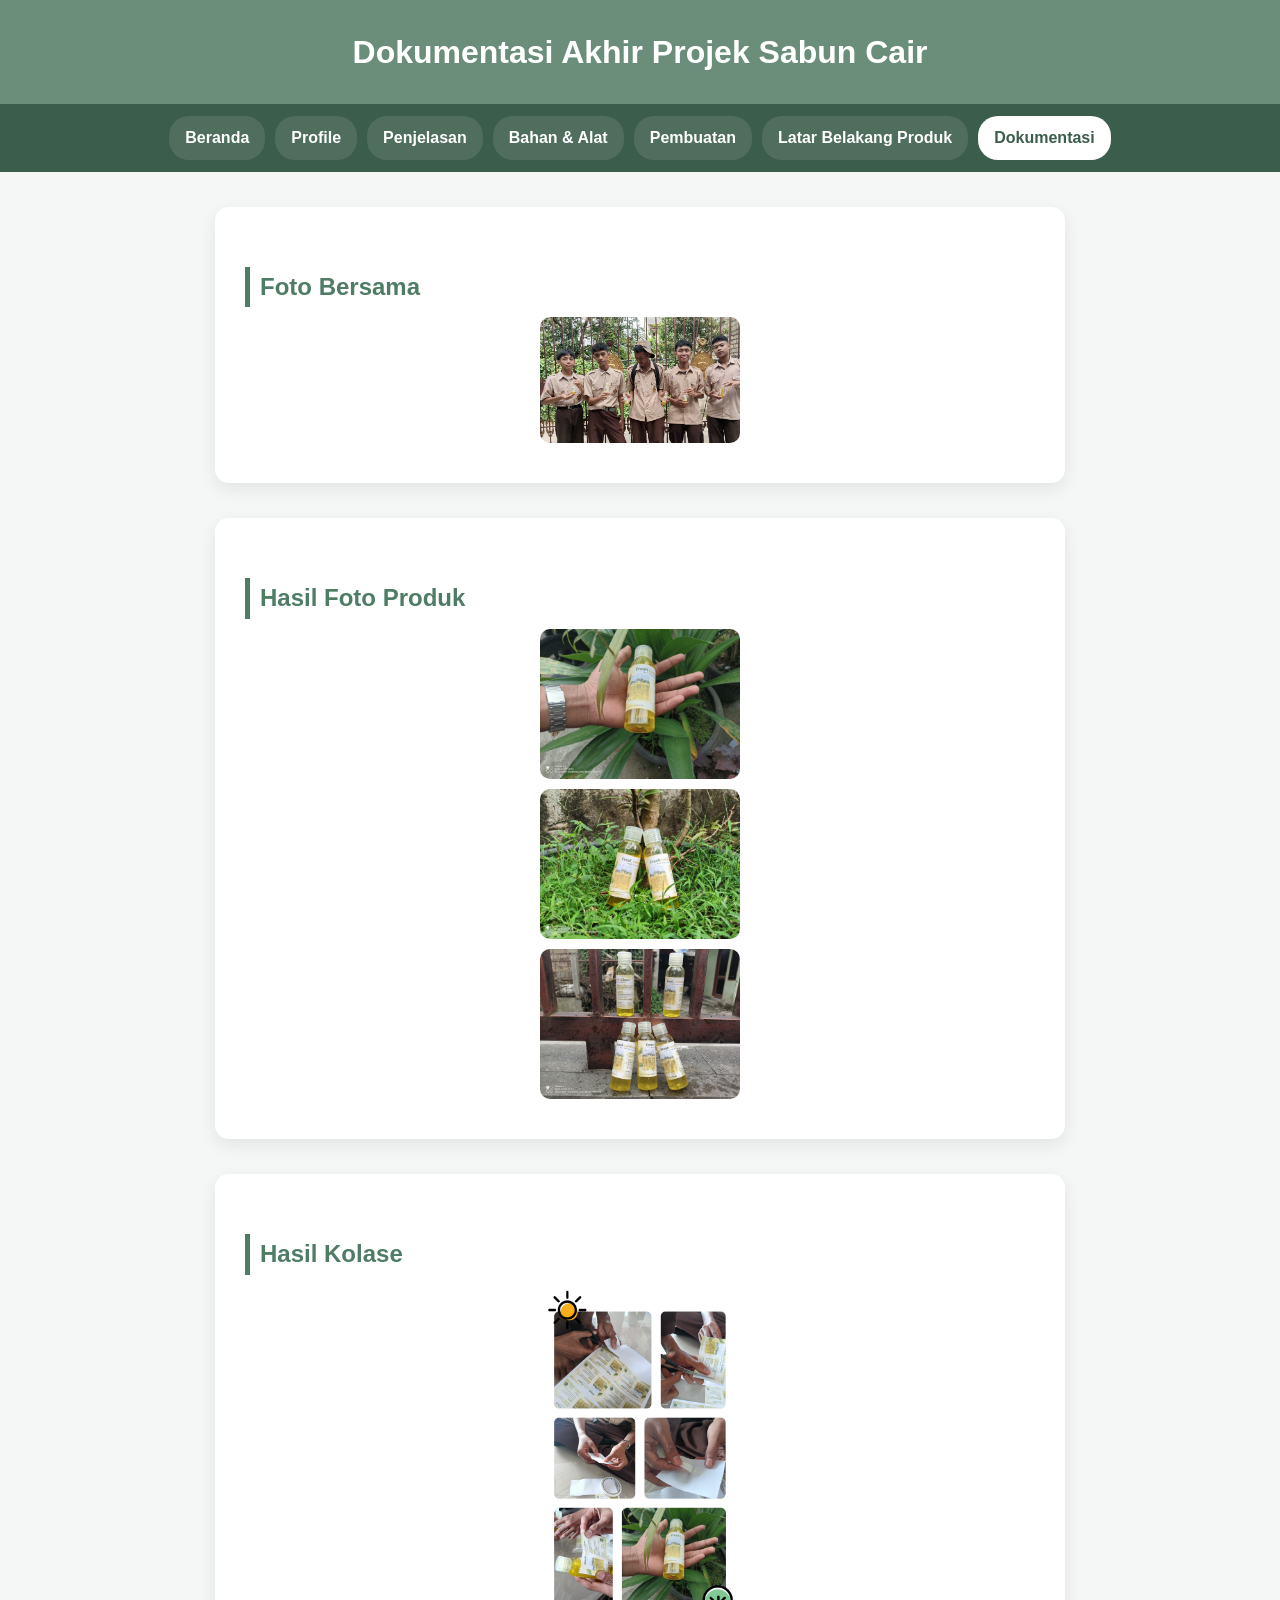
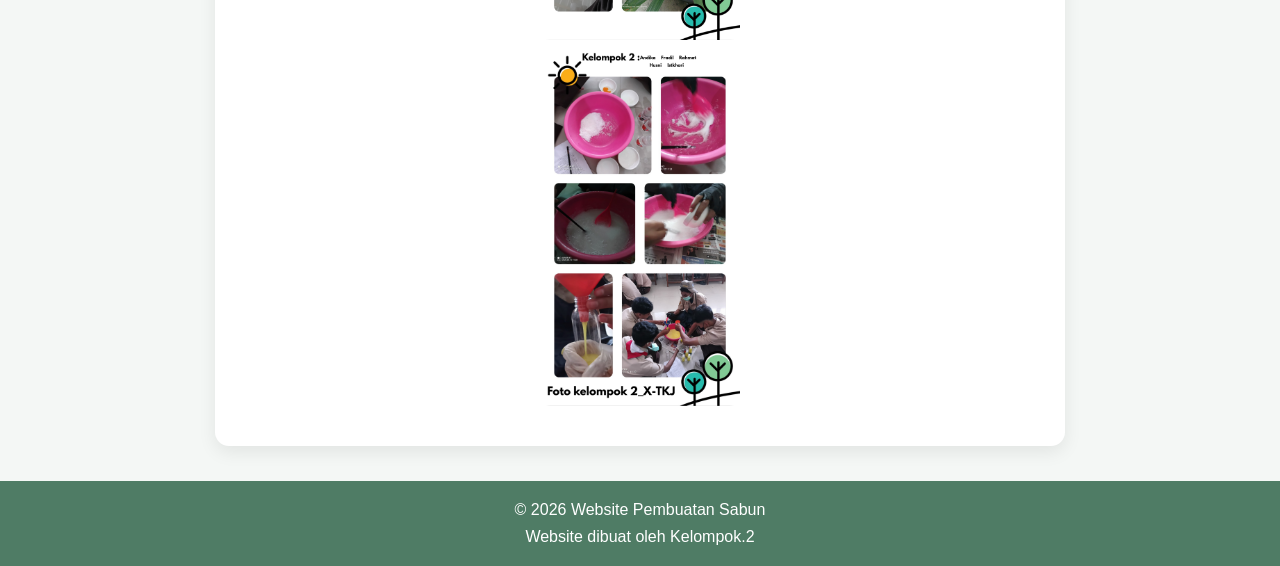
==== dokumentasi.html @ 45843821 "uploads file" ====
<!DOCTYPE html>
<html lang="id">
<head>
    <meta charset="UTF-8">
    <meta name="viewport" content="width=device-width, initial-scale=1.0">
    <title>Dokumentasi</title>
    <link rel="stylesheet" href="dokumen.css">
</head>
<body>
  <header>
  <h1>Dokumentasi Akhir Projek Sabun Cair</h1>
  </header>
  
  <nav>
    <a href="index.html" >Beranda</a>
    <a href="profile.html">Profile</a>
    <a href="penjelasan.html">Penjelasan</a>
    <a href="bahan.html">Bahan & Alat</a>
    <a href="pembuatan.html">Pembuatan</a>
    <a href="latar_belakang.html">Latar Belakang Produk</a>
    <a href="dokumentasi"  class="active">Dokumentasi</a>
</nav>
    
  <div class="main"> 
      <h2>Foto Bersama</h2>
      <img src="fotbar.jpg">
  </div>
  <div class="sec">
      <h2>Hasil Foto Produk</h2>
      <img src="hasil1.jpg">
      <img src="hasil2.jpg">
      <img src="hasil3.jpg">
  </div>
  <div class="sec2">
      <h2>Hasil Kolase</h2>
      <img src="Proses pelabela_Kelompok.2_X-tkj.jpg">
      <img src="FOTO_Kel.2_X-TJKT.png">
  </div>
  
  <footer>
  <p>© 2026 Website Pembuatan Sabun</p>
  <p >Website dibuat oleh Kelompok.2</p>
</footer>
  
</body>
</html>
---- dokumen.css ----
* {
    margin: 0;
    padding: 0;
    box-sizing: border-box;
}

body {
    font-family: Arial, sans-serif;
    background-color: #f4f7f5;
    line-height: 1.7;
}

header {
    background-color: #6b8e7a;
    color: white;
    text-align: center;
    padding: 25px;
}

h2 {
    color: #4f7c65;
    margin-top: 30px;
    border-left: 5px solid #4f7c65;
    padding-left: 10px;
}

nav {
    display: flex;
    justify-content: center;
    flex-wrap: wrap;
    gap: 10px;
    background: #3b5d4c;
    padding: 12px;
}

nav a {
    color: white;
    text-decoration: none;
    padding: 8px 16px;
    border-radius: 20px;
    background: rgba(255,255,255,0.1);
    transition: 0.3s;
    font-weight: bold;
}

nav a:hover {
    background: white;
    color: #3b5d4c;
}

nav a.active {
    background: white;
    color: #3b5d4c;
}

footer {
    text-align: center;
    padding: 15px;
    background: #4f7c65;
    color: white;
    margin-top: 30px;
}

img {
    display: block;
    margin: 10px auto;
    max-width: 200px;
    border-radius: 10px;
}

.main {
    max-width: 850px;
    margin: 35px auto;
    padding: 30px;
    background: white;
    border-radius: 14px;
    box-shadow: 0 6px 18px rgba(0,0,0,0.08);
    line-height: 1.7;
}

.sec {
    max-width: 850px;
    margin: 35px auto;
    padding: 30px;
    background: white;
    border-radius: 14px;
    box-shadow: 0 6px 18px rgba(0,0,0,0.08);
    line-height: 1.7;
}

.sec2 {
    max-width: 850px;
    margin: 35px auto;
    padding: 30px;
    background: white;
    border-radius: 14px;
    box-shadow: 0 6px 18px rgba(0,0,0,0.08);
    line-height: 1.7;
}
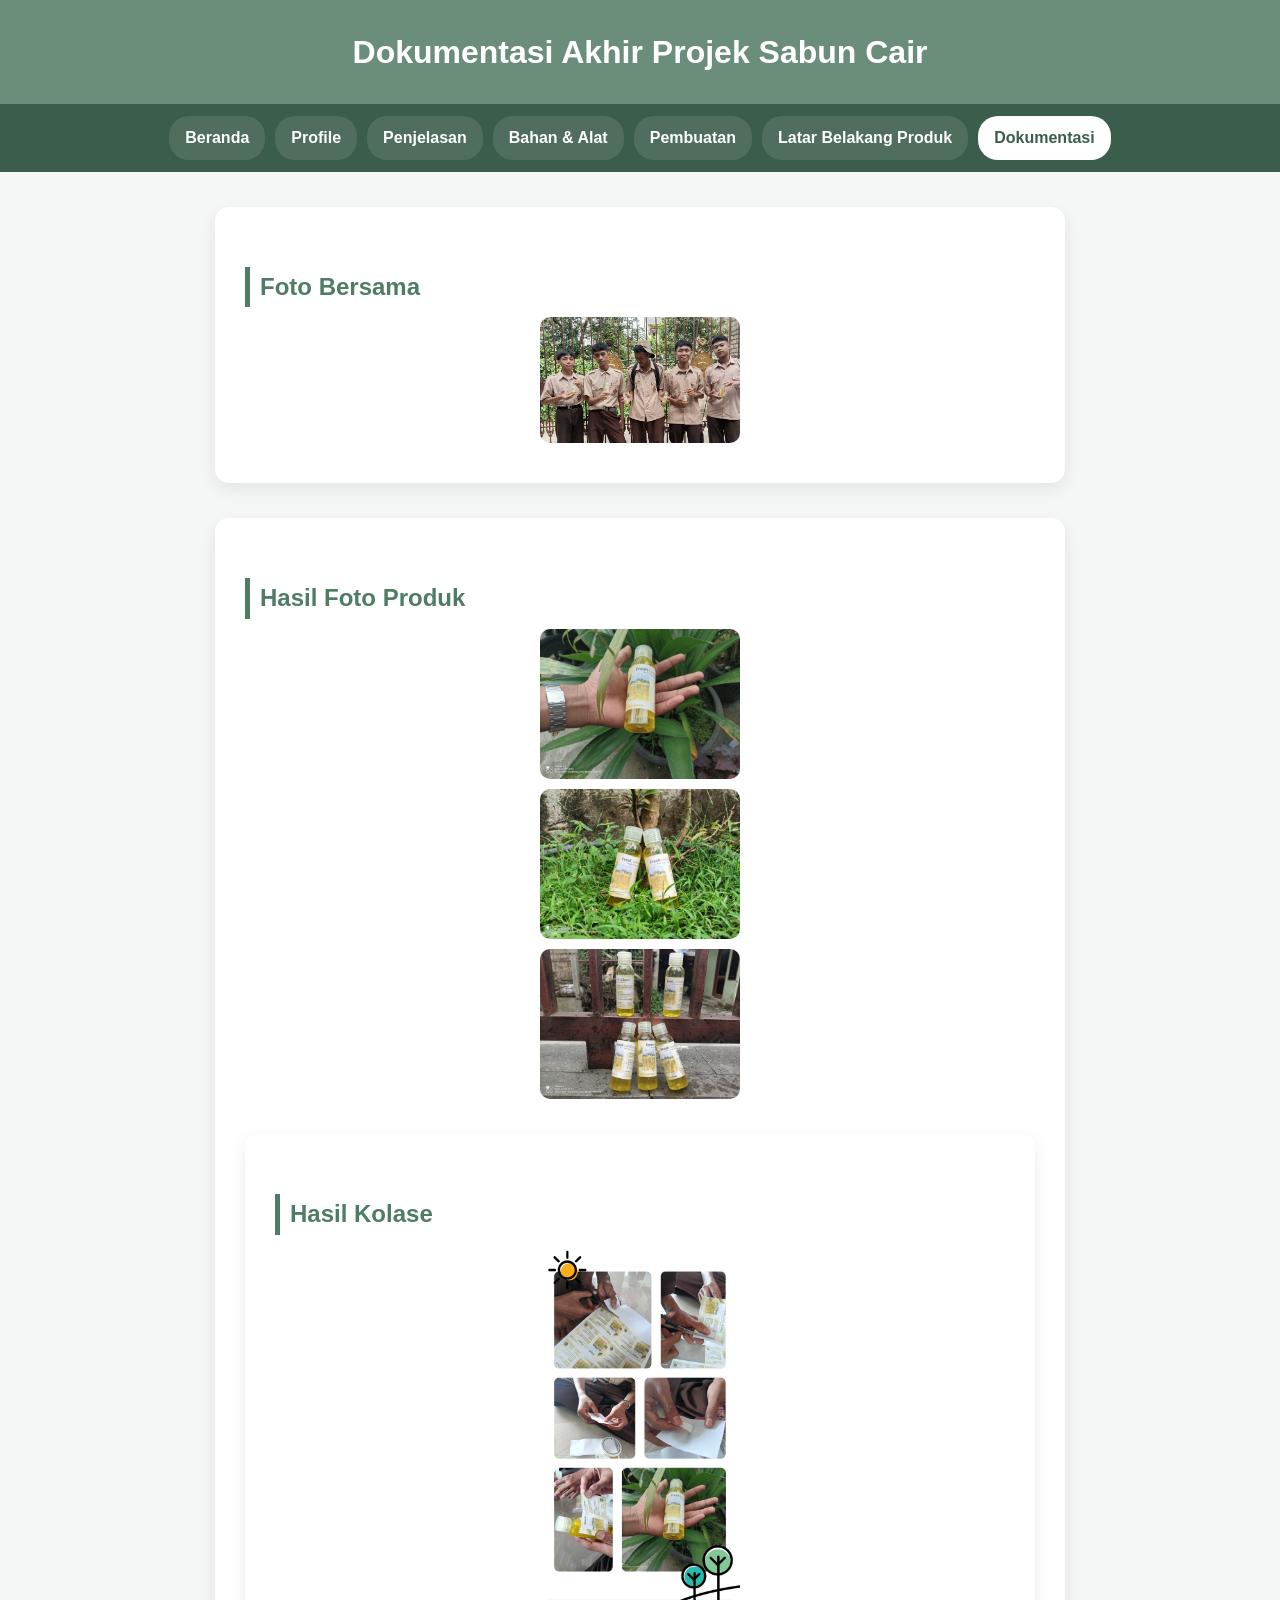
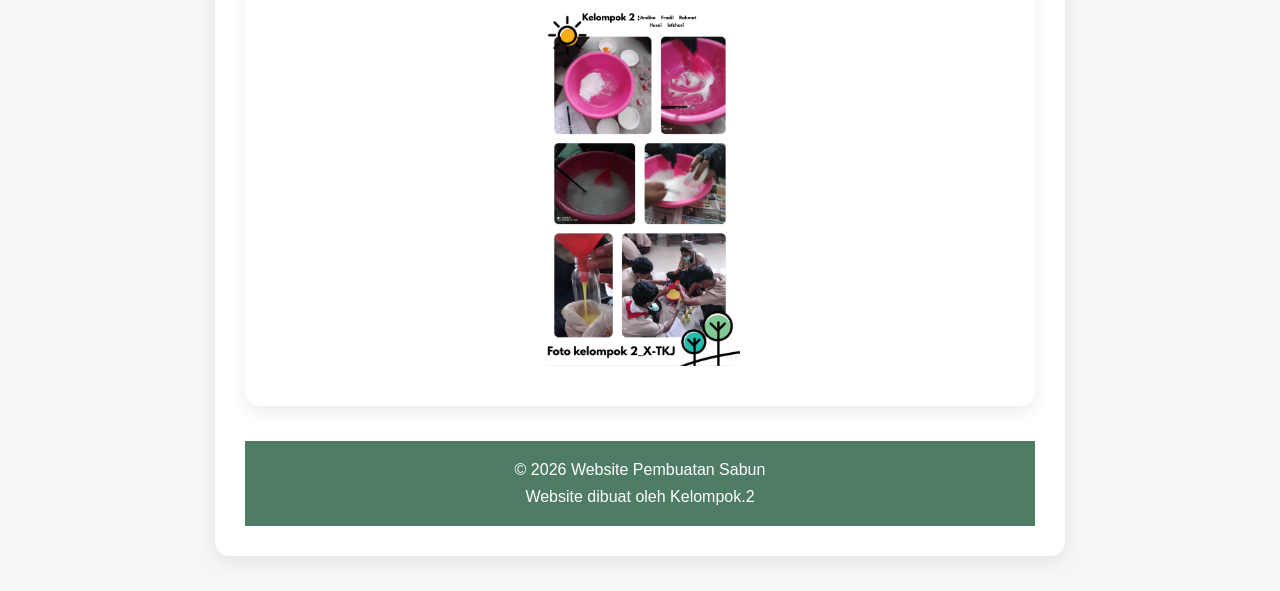
==== commit 73388211: "Refactor section for collage results in dokumentasi.html" ====
--- a/dokumentasi.html
+++ b/dokumentasi.html
@@ -30,12 +30,13 @@
       <img src="hasil1.jpg">
       <img src="hasil2.jpg">
       <img src="hasil3.jpg">
-  </div>
-  <div class="sec2">
-      <h2>Hasil Kolase</h2>
-      <img src="Proses pelabela_Kelompok.2_X-tkj.jpg">
-      <img src="FOTO_Kel.2_X-TJKT.png">
-  </div>
+    <div class="sec2">
+   <h2>Hasil Kolase</h2>
+    <div class="gambar">
+        <img src="Proses pelabela_Kelompok.2_X-tkj.jpg">
+        <img src="FOTO_Kel.2_X-TJKT.png">
+    </div>
+    </div>
   
   <footer>
   <p>© 2026 Website Pembuatan Sabun</p>
@@ -43,4 +44,4 @@
 </footer>
   
 </body>
-</html>+</html>
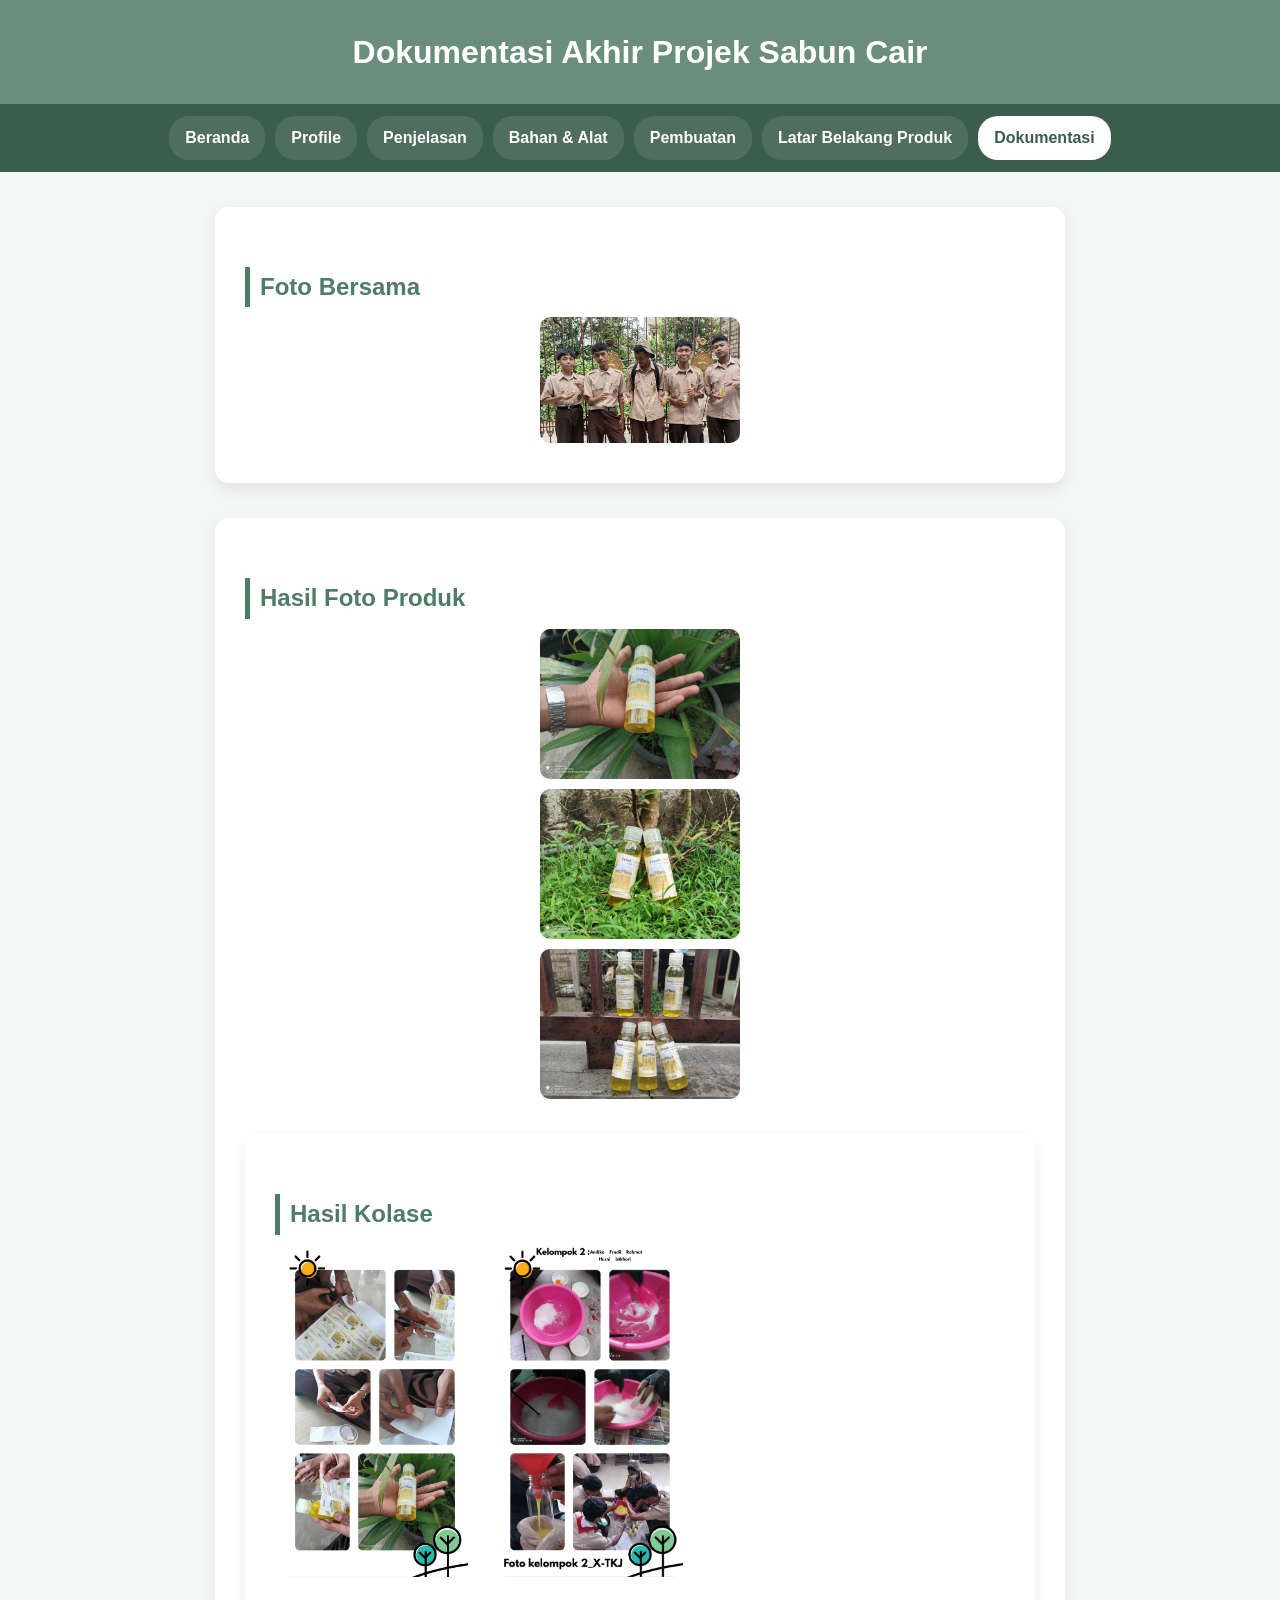
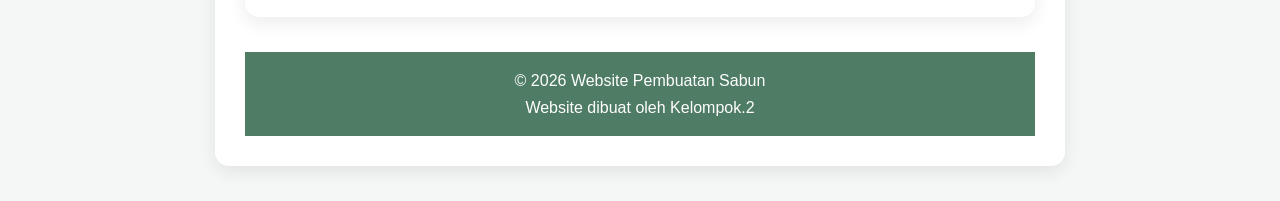
==== commit 5604b831: "Fix heading for 'Hasil Kolase' section" ====
--- a/dokumentasi.html
+++ b/dokumentasi.html
@@ -30,8 +30,9 @@
       <img src="hasil1.jpg">
       <img src="hasil2.jpg">
       <img src="hasil3.jpg">
+      
     <div class="sec2">
-   <h2>Hasil Kolase</h2>
+    <h2>Hasil Kolase</h2>
     <div class="gambar">
         <img src="Proses pelabela_Kelompok.2_X-tkj.jpg">
         <img src="FOTO_Kel.2_X-TJKT.png">
--- a/dokumen.css
+++ b/dokumen.css
@@ -22,6 +22,7 @@
     margin-top: 30px;
     border-left: 5px solid #4f7c65;
     padding-left: 10px;
+    display: inline-block;
 }
 
 nav {
@@ -61,10 +62,14 @@
     margin-top: 30px;
 }
 
-img {
-    display: block;
-    margin: 10px auto;
-    max-width: 200px;
+.gambar {
+    display: flex;
+    gap: 15px;
+    justify-content: center;
+}
+
+.gambar img {
+    width: 45%;
     border-radius: 10px;
 }
 
@@ -76,6 +81,14 @@
     border-radius: 14px;
     box-shadow: 0 6px 18px rgba(0,0,0,0.08);
     line-height: 1.7;
+}
+
+img{
+    display: block;
+    margin: 10px auto;
+    max-width: 200px;
+    border-radius: 10px;
+    height: auto;
 }
 
 .sec {
@@ -96,4 +109,12 @@
     border-radius: 14px;
     box-shadow: 0 6px 18px rgba(0,0,0,0.08);
     line-height: 1.7;
-}+    display: flex;
+    flex-direction: column; /* biar h2 di atas */
+    align-items: flex-start; /* jangan stretch */
+}
+
+.sec2 img {
+    width: 45%; /* biar muat 2 gambar */
+    border-radius: 10px;
+}
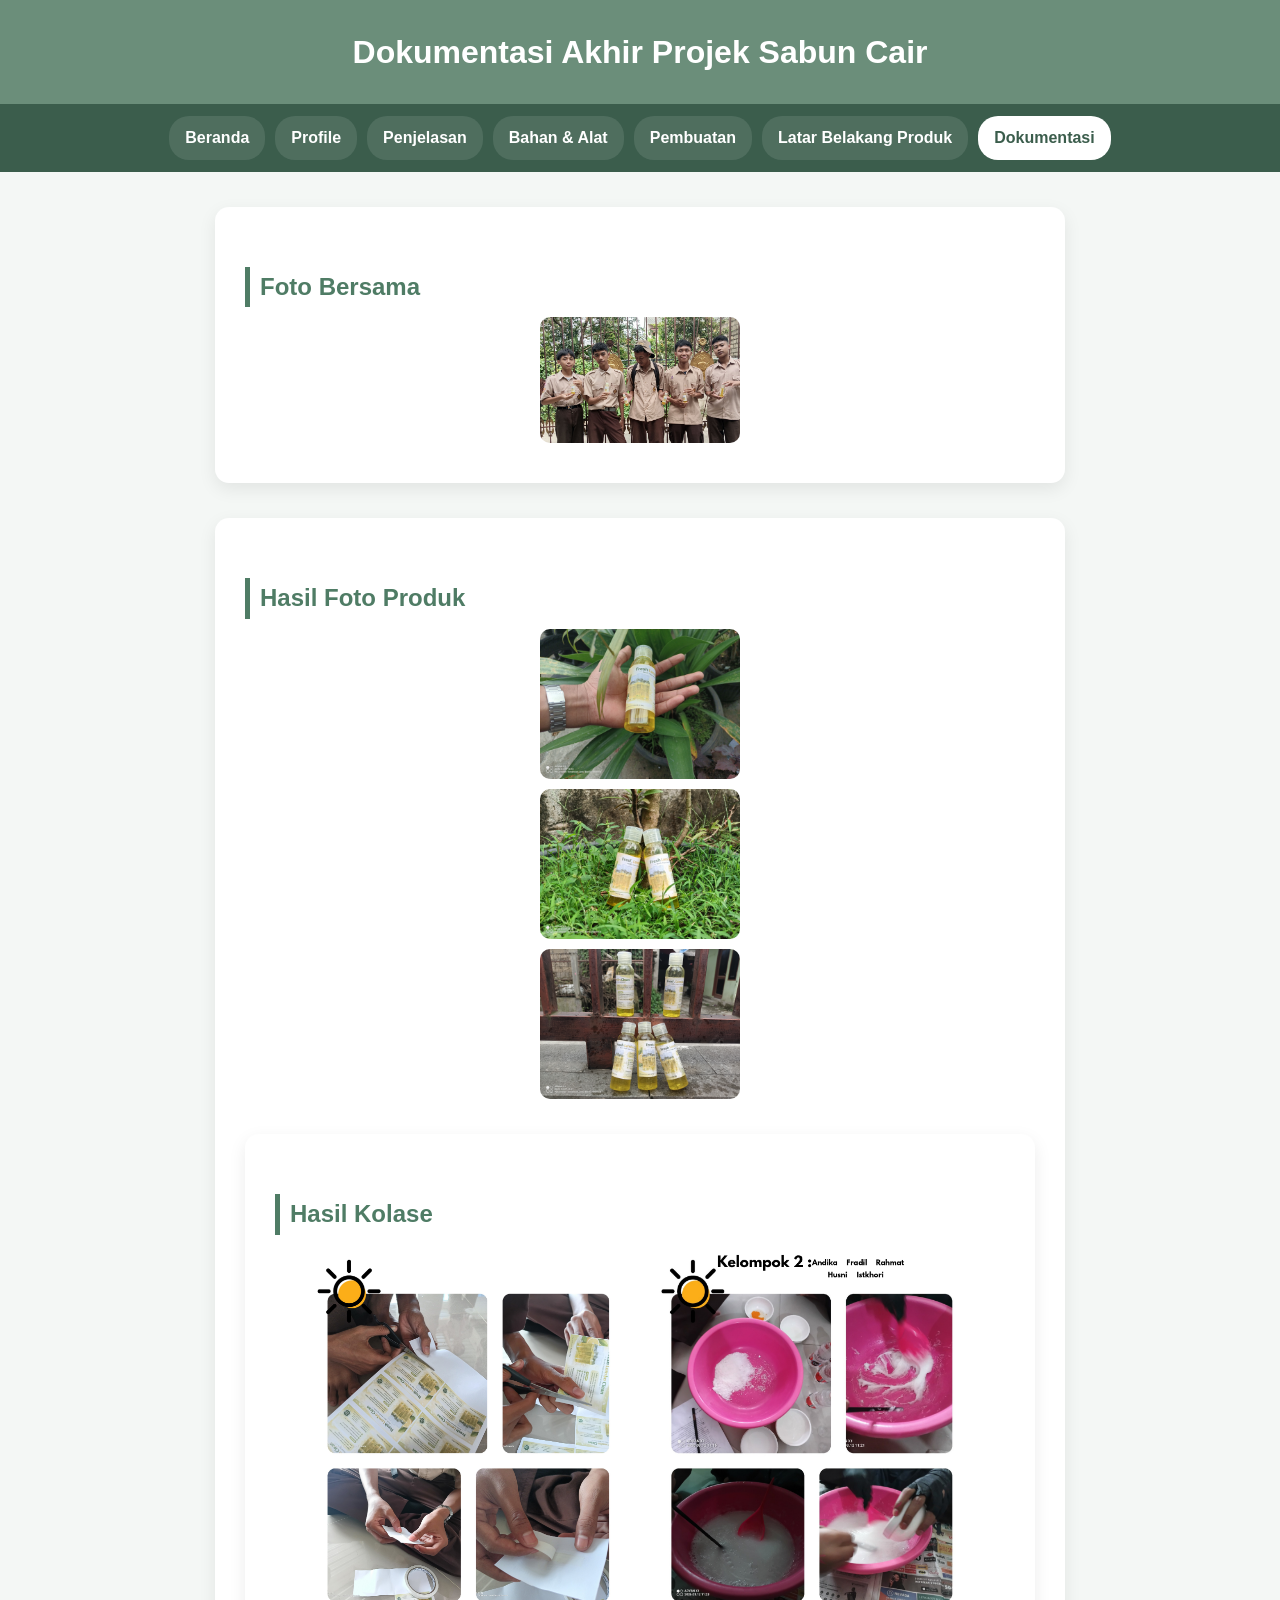
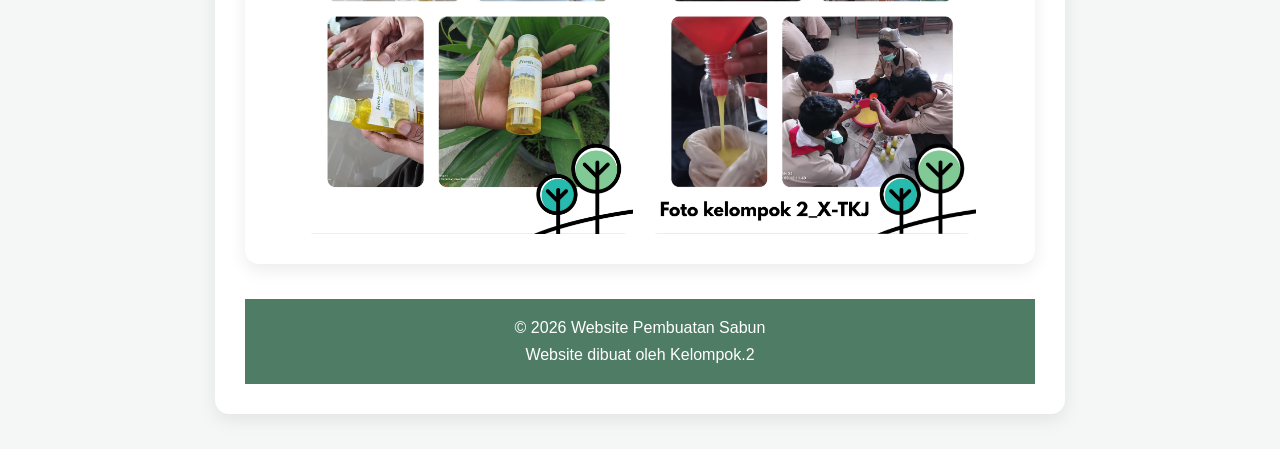
==== commit 7e3a99b0: "deleted and change file" ====
--- a/dokumentasi.html
+++ b/dokumentasi.html
@@ -31,13 +31,14 @@
       <img src="hasil2.jpg">
       <img src="hasil3.jpg">
       
-    <div class="sec2">
+   <div class="sec2">
     <h2>Hasil Kolase</h2>
+
     <div class="gambar">
         <img src="Proses pelabela_Kelompok.2_X-tkj.jpg">
         <img src="FOTO_Kel.2_X-TJKT.png">
     </div>
-    </div>
+</div>
   
   <footer>
   <p>© 2026 Website Pembuatan Sabun</p>
--- a/dokumen.css
+++ b/dokumen.css
@@ -54,26 +54,7 @@
     color: #3b5d4c;
 }
 
-footer {
-    text-align: center;
-    padding: 15px;
-    background: #4f7c65;
-    color: white;
-    margin-top: 30px;
-}
-
-.gambar {
-    display: flex;
-    gap: 15px;
-    justify-content: center;
-}
-
-.gambar img {
-    width: 45%;
-    border-radius: 10px;
-}
-
-.main {
+.main, .sec, .sec2 {
     max-width: 850px;
     margin: 35px auto;
     padding: 30px;
@@ -83,7 +64,7 @@
     line-height: 1.7;
 }
 
-img{
+img {
     display: block;
     margin: 10px auto;
     max-width: 200px;
@@ -91,30 +72,24 @@
     height: auto;
 }
 
-.sec {
-    max-width: 850px;
-    margin: 35px auto;
-    padding: 30px;
-    background: white;
-    border-radius: 14px;
-    box-shadow: 0 6px 18px rgba(0,0,0,0.08);
-    line-height: 1.7;
+.gambar {
+    display: flex;
+    gap: 15px;
+    justify-content: center;
+    margin-top: 15px;
 }
 
-.sec2 {
-    max-width: 850px;
-    margin: 35px auto;
-    padding: 30px;
-    background: white;
-    border-radius: 14px;
-    box-shadow: 0 6px 18px rgba(0,0,0,0.08);
-    line-height: 1.7;
-    display: flex;
-    flex-direction: column; /* biar h2 di atas */
-    align-items: flex-start; /* jangan stretch */
+.gambar img {
+    width: 45%;
+    max-width: none;     /* override global */
+    margin: 0;           /* override global */
+    display: inline-block;
 }
 
-.sec2 img {
-    width: 45%; /* biar muat 2 gambar */
-    border-radius: 10px;
-}
+footer {
+    text-align: center;
+    padding: 15px;
+    background: #4f7c65;
+    color: white;
+    margin-top: 30px;
+}
